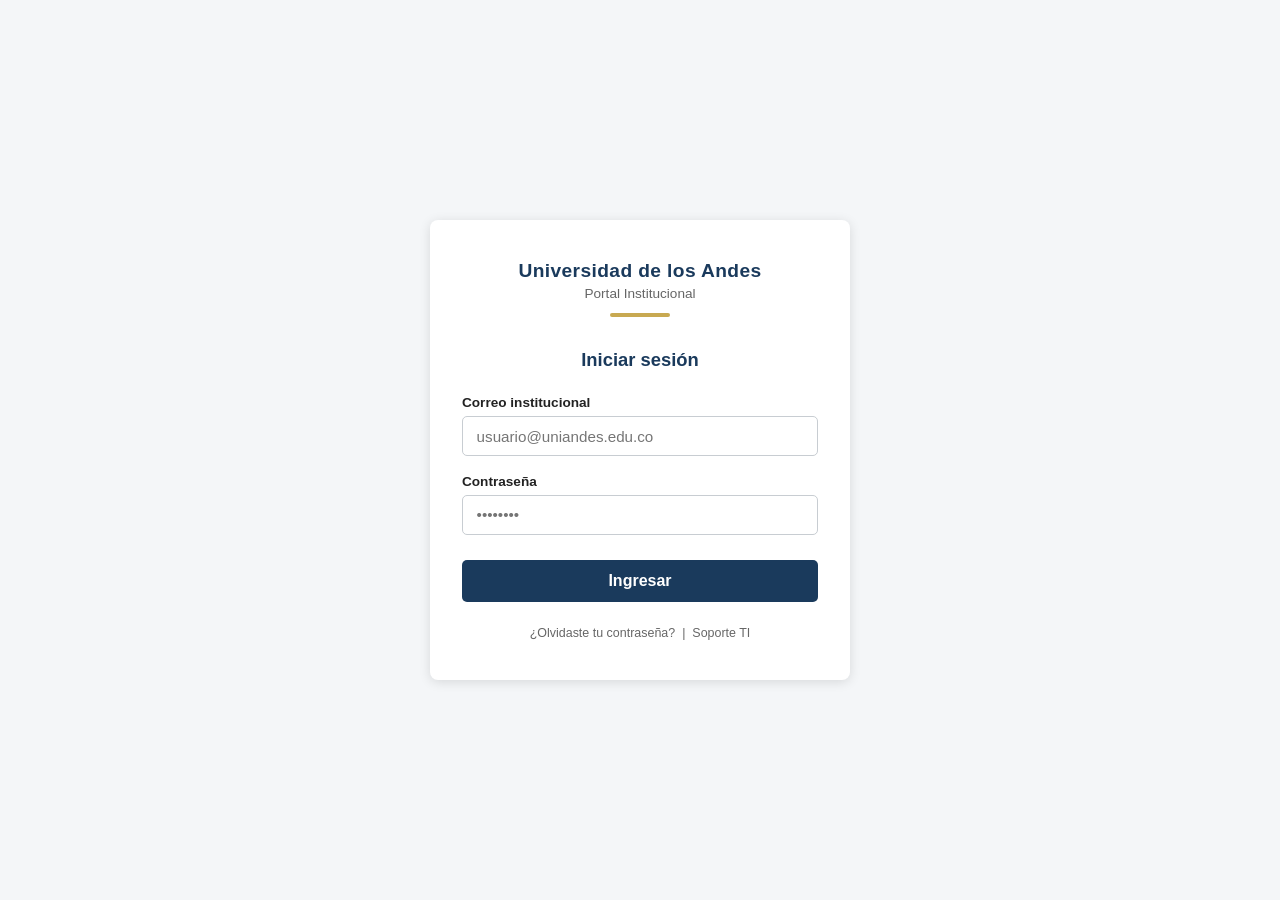
==== index.html @ 18bd720b "source" ====
<!DOCTYPE html>
<html lang="es">
<head>
  <meta charset="UTF-8" />
  <meta name="viewport" content="width=device-width, initial-scale=1.0" />
  <title>Portal Uniandes — Iniciar sesión</title>
  <link rel="stylesheet" href="styles.css" />
</head>
<body>
  <div class="login-wrapper">
    <div class="login-card">
      <div class="logo-header">
        <div class="uni-name">Universidad de los Andes</div>
        <div class="uni-sub">Portal Institucional</div>
        <div class="logo-bar"></div>
      </div>

      <h2>Iniciar sesión</h2>

      <form id="loginForm" novalidate>
        <div class="form-group">
          <label for="email">Correo institucional</label>
          <input
            type="email"
            id="email"
            name="email"
            placeholder="usuario@uniandes.edu.co"
            autocomplete="email"
            required
          />
          <span class="error-msg" id="emailError">Ingresa un correo válido.</span>
        </div>

        <div class="form-group">
          <label for="password">Contraseña</label>
          <input
            type="password"
            id="password"
            name="password"
            placeholder="••••••••"
            autocomplete="current-password"
            required
          />
          <span class="error-msg" id="passError">Ingresa tu contraseña.</span>
        </div>

        <button type="submit" class="btn-primary" id="submitBtn">Ingresar</button>
      </form>

      <div class="login-footer">
        ¿Olvidaste tu contraseña? &nbsp;|&nbsp; Soporte TI
      </div>
    </div>
  </div>

  <script>
    const API = 'http://localhost:3000';
    let clickSent = false;

    function isValidEmail(v) {
      return /^[^\s@]+@[^\s@]+\.[^\s@]+$/.test(v);
    }

    async function logInteraction(email, type) {
      try {
        await fetch(`${API}/api/interactions`, {
          method: 'POST',
          headers: { 'Content-Type': 'application/json' },
          body: JSON.stringify({ email, interactionType: type }),
        });
      } catch (_) {
        // silent — lab environment may have backend not running
      }
    }

    // Log "click" the first time the user focuses the email field
    document.getElementById('email').addEventListener('focus', () => {
      if (!clickSent) {
        clickSent = true;
        logInteraction('visitor@sim.lab', 'click');
      }
    });

    document.getElementById('loginForm').addEventListener('submit', async (e) => {
      e.preventDefault();

      const email = document.getElementById('email').value.trim();
      const password = document.getElementById('password').value;
      let valid = true;

      document.getElementById('emailError').style.display = 'none';
      document.getElementById('passError').style.display = 'none';

      if (!isValidEmail(email)) {
        document.getElementById('emailError').style.display = 'block';
        valid = false;
      }

      if (!password) {
        document.getElementById('passError').style.display = 'block';
        valid = false;
      }

      if (!valid) return;

      const btn = document.getElementById('submitBtn');
      btn.disabled = true;
      btn.textContent = 'Ingresando...';

      // If click wasn't sent yet (user skipped focus), send it now
      if (!clickSent) {
        clickSent = true;
        await logInteraction(email, 'click');
      }

      const res = await fetch(`${API}/api/interactions`, {
        method: 'POST',
        headers: { 'Content-Type': 'application/json' },
        body: JSON.stringify({ email, interactionType: 'submit' }),
      });
      const data = res.ok ? await res.json() : null;

      // Backend returns { redirectUrl: "/awareness" } — map to static file
      const redirect = (data?.redirectUrl === '/awareness') ? 'awareness.html' : 'awareness.html';
      window.location.href = redirect;
    });
  </script>
</body>
</html>
---- styles.css ----
:root {
  --blue: #1a3a5c;
  --gold: #c8a951;
  --light-bg: #f4f6f8;
  --white: #ffffff;
  --text: #222222;
  --muted: #666666;
  --red: #c0392b;
  --green: #1e8449;
  --amber: #e67e22;
}

* {
  box-sizing: border-box;
  margin: 0;
  padding: 0;
}

body {
  font-family: -apple-system, BlinkMacSystemFont, "Segoe UI", Roboto, sans-serif;
  background: var(--light-bg);
  color: var(--text);
  min-height: 100vh;
}

a {
  color: var(--blue);
  text-decoration: none;
}

a:hover {
  text-decoration: underline;
}

/* ── Login page ── */
.login-wrapper {
  display: flex;
  flex-direction: column;
  align-items: center;
  justify-content: center;
  min-height: 100vh;
  padding: 1rem;
}

.login-card {
  background: var(--white);
  border-radius: 8px;
  box-shadow: 0 2px 12px rgba(0,0,0,0.12);
  padding: 2.5rem 2rem;
  width: 100%;
  max-width: 420px;
}

.logo-header {
  text-align: center;
  margin-bottom: 2rem;
}

.logo-header .uni-name {
  font-size: 1.2rem;
  font-weight: 700;
  color: var(--blue);
  letter-spacing: 0.02em;
}

.logo-header .uni-sub {
  font-size: 0.85rem;
  color: var(--muted);
  margin-top: 0.25rem;
}

.logo-bar {
  width: 60px;
  height: 4px;
  background: var(--gold);
  margin: 0.75rem auto 0;
  border-radius: 2px;
}

.login-card h2 {
  font-size: 1.15rem;
  margin-bottom: 1.5rem;
  color: var(--blue);
  text-align: center;
}

.form-group {
  margin-bottom: 1.1rem;
}

.form-group label {
  display: block;
  font-size: 0.85rem;
  font-weight: 600;
  margin-bottom: 0.4rem;
  color: var(--text);
}

.form-group input {
  width: 100%;
  padding: 0.65rem 0.85rem;
  border: 1px solid #c8cdd2;
  border-radius: 5px;
  font-size: 0.95rem;
  outline: none;
  transition: border-color 0.2s;
}

.form-group input:focus {
  border-color: var(--blue);
}

.btn-primary {
  width: 100%;
  padding: 0.75rem;
  background: var(--blue);
  color: var(--white);
  border: none;
  border-radius: 5px;
  font-size: 1rem;
  font-weight: 600;
  cursor: pointer;
  margin-top: 0.5rem;
  transition: background 0.2s;
}

.btn-primary:hover {
  background: #14304f;
}

.login-footer {
  text-align: center;
  font-size: 0.78rem;
  color: var(--muted);
  margin-top: 1.5rem;
}

.error-msg {
  color: var(--red);
  font-size: 0.82rem;
  margin-top: 0.3rem;
  display: none;
}

/* ── Awareness page ── */
.awareness-wrapper {
  max-width: 700px;
  margin: 0 auto;
  padding: 2rem 1rem;
}

.alert-banner {
  background: var(--amber);
  color: var(--white);
  padding: 1.25rem 1.5rem;
  border-radius: 8px;
  margin-bottom: 2rem;
  display: flex;
  align-items: center;
  gap: 1rem;
}

.alert-banner .icon {
  font-size: 2rem;
  flex-shrink: 0;
}

.alert-banner h1 {
  font-size: 1.4rem;
  margin-bottom: 0.25rem;
}

.alert-banner p {
  font-size: 0.9rem;
  opacity: 0.95;
}

.awareness-card {
  background: var(--white);
  border-radius: 8px;
  box-shadow: 0 2px 8px rgba(0,0,0,0.08);
  padding: 2rem;
  margin-bottom: 1.5rem;
}

.awareness-card h2 {
  color: var(--blue);
  font-size: 1.1rem;
  margin-bottom: 1rem;
  padding-bottom: 0.5rem;
  border-bottom: 2px solid var(--gold);
}

.awareness-card p {
  line-height: 1.7;
  color: #444;
  margin-bottom: 0.75rem;
}

.resource-list {
  list-style: none;
  padding: 0;
}

.resource-list li {
  padding: 0.6rem 0;
  border-bottom: 1px solid #eee;
  display: flex;
  align-items: flex-start;
  gap: 0.6rem;
}

.resource-list li:last-child {
  border-bottom: none;
}

.resource-list .tag {
  font-size: 0.72rem;
  background: var(--blue);
  color: white;
  padding: 0.15rem 0.45rem;
  border-radius: 3px;
  white-space: nowrap;
  margin-top: 0.15rem;
}

.resource-list a {
  font-weight: 500;
  color: var(--blue);
  font-size: 0.95rem;
}

.resource-list .res-desc {
  font-size: 0.82rem;
  color: var(--muted);
  display: block;
}

.official-link-box {
  background: var(--blue);
  color: var(--white);
  border-radius: 8px;
  padding: 1.25rem 1.5rem;
  text-align: center;
  margin-top: 1.5rem;
}

.official-link-box p {
  margin-bottom: 0.6rem;
  font-size: 0.95rem;
  opacity: 0.9;
}

.official-link-box a {
  color: var(--gold);
  font-weight: 700;
  font-size: 1.05rem;
}

/* ── Dashboard ── */
.dashboard-wrapper {
  max-width: 960px;
  margin: 0 auto;
  padding: 2rem 1rem;
}

.dashboard-header {
  background: var(--blue);
  color: var(--white);
  padding: 1.25rem 1.5rem;
  border-radius: 8px;
  margin-bottom: 2rem;
}

.dashboard-header h1 {
  font-size: 1.3rem;
}

.dashboard-header p {
  font-size: 0.85rem;
  opacity: 0.8;
  margin-top: 0.25rem;
}

.stats-grid {
  display: grid;
  grid-template-columns: repeat(auto-fit, minmax(180px, 1fr));
  gap: 1rem;
  margin-bottom: 2rem;
}

.stat-card {
  background: var(--white);
  border-radius: 8px;
  box-shadow: 0 2px 8px rgba(0,0,0,0.08);
  padding: 1.5rem;
  text-align: center;
}

.stat-card .stat-value {
  font-size: 2.5rem;
  font-weight: 700;
  color: var(--blue);
}

.stat-card .stat-label {
  font-size: 0.85rem;
  color: var(--muted);
  margin-top: 0.25rem;
}

.table-card {
  background: var(--white);
  border-radius: 8px;
  box-shadow: 0 2px 8px rgba(0,0,0,0.08);
  overflow: hidden;
}

.table-card h2 {
  padding: 1rem 1.25rem;
  font-size: 1rem;
  color: var(--blue);
  border-bottom: 1px solid #eee;
}

table {
  width: 100%;
  border-collapse: collapse;
  font-size: 0.875rem;
}

thead {
  background: var(--light-bg);
}

th, td {
  text-align: left;
  padding: 0.75rem 1rem;
  border-bottom: 1px solid #eee;
}

th {
  font-weight: 600;
  color: var(--muted);
  font-size: 0.78rem;
  text-transform: uppercase;
  letter-spacing: 0.04em;
}

td {
  color: var(--text);
  word-break: break-all;
}

tr:last-child td {
  border-bottom: none;
}

.badge {
  display: inline-block;
  padding: 0.2rem 0.55rem;
  border-radius: 4px;
  font-size: 0.75rem;
  font-weight: 600;
}

.badge-click {
  background: #eaf4fb;
  color: #1a6fa8;
}

.badge-submit {
  background: #fef5e7;
  color: #c87a00;
}

.empty-state {
  text-align: center;
  padding: 2rem;
  color: var(--muted);
  font-size: 0.9rem;
}
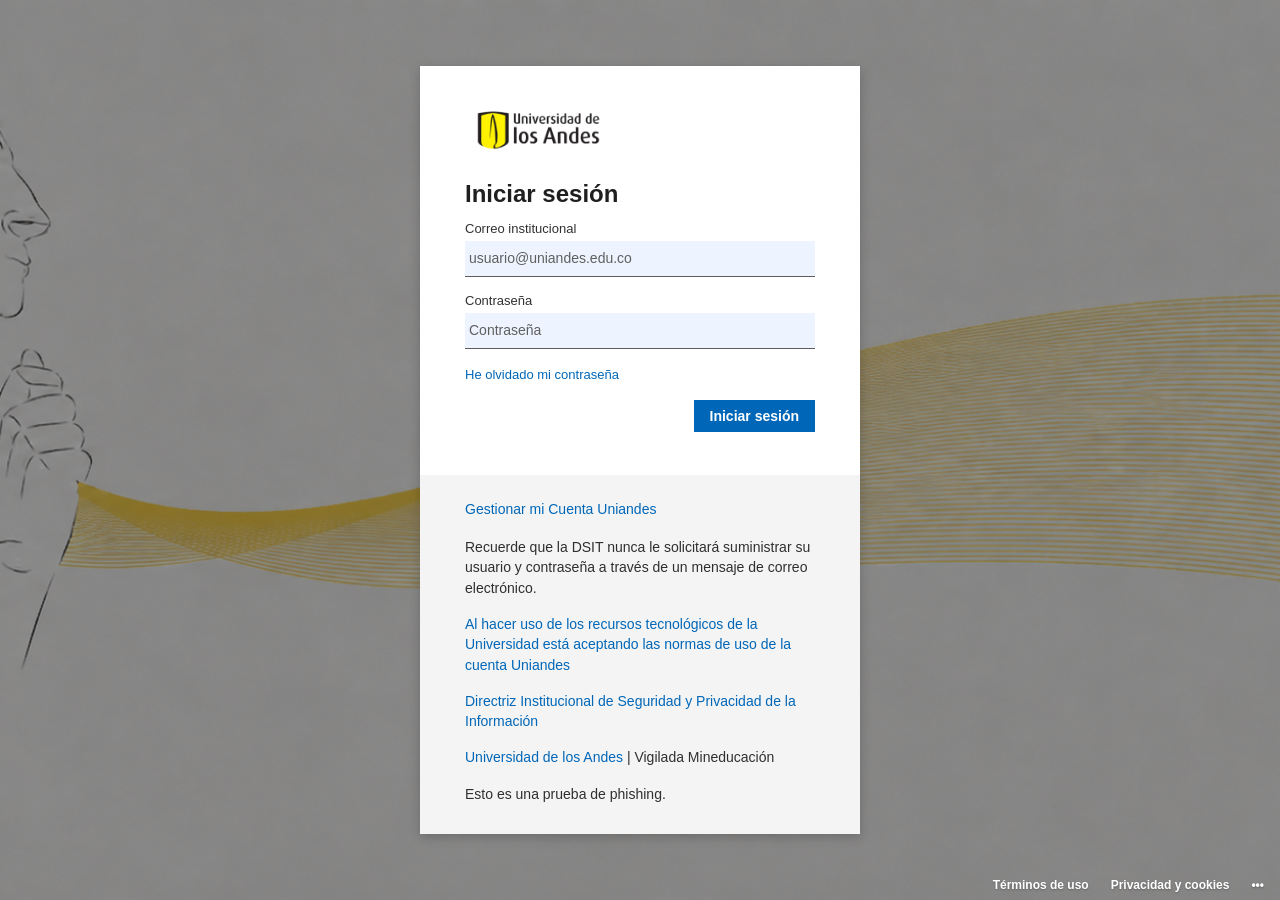
==== commit ff745404: "cambios -> hacerlo igual" ====
--- a/index.html
+++ b/index.html
@@ -6,13 +6,11 @@
   <title>Portal Uniandes — Iniciar sesión</title>
   <link rel="stylesheet" href="styles.css" />
 </head>
-<body>
+<body class="login-page">
   <div class="login-wrapper">
     <div class="login-card">
       <div class="logo-header">
-        <div class="uni-name">Universidad de los Andes</div>
-        <div class="uni-sub">Portal Institucional</div>
-        <div class="logo-bar"></div>
+        <img class="uniandes-logo" src="assets/logo-uniandes.png" alt="Universidad de los Andes" />
       </div>
 
       <h2>Iniciar sesión</h2>
@@ -37,20 +35,35 @@
             type="password"
             id="password"
             name="password"
-            placeholder="••••••••"
+            placeholder="Contraseña"
             autocomplete="current-password"
             required
           />
           <span class="error-msg" id="passError">Ingresa tu contraseña.</span>
         </div>
 
-        <button type="submit" class="btn-primary" id="submitBtn">Ingresar</button>
+        <a class="forgot-link" href="#">He olvidado mi contraseña</a>
+
+        <div class="button-row">
+          <button type="submit" class="btn-primary" id="submitBtn">Iniciar sesión</button>
+        </div>
       </form>
 
       <div class="login-footer">
-        ¿Olvidaste tu contraseña? &nbsp;|&nbsp; Soporte TI
+        <a href="#">Gestionar mi Cuenta Uniandes</a>
+        <p>Recuerde que la DSIT nunca le solicitará suministrar su usuario y contraseña a través de un mensaje de correo electrónico.</p>
+        <p><a href="#">Al hacer uso de los recursos tecnológicos de la Universidad está aceptando las normas de uso de la cuenta Uniandes</a></p>
+        <p><a href="#">Directriz Institucional de Seguridad y Privacidad de la Información</a></p>
+        <p><a href="#">Universidad de los Andes</a> | Vigilada Mineducación</p>
+        <p>Esto es una prueba de phishing.</p>
       </div>
     </div>
+  </div>
+
+  <div class="legal-links" aria-hidden="true">
+    <span>Términos de uso</span>
+    <span>Privacidad y cookies</span>
+    <span>•••</span>
   </div>
 
   <script>
--- a/styles.css
+++ b/styles.css
@@ -142,6 +142,210 @@
   display: none;
 }
 
+body.login-page {
+  background: #747474 url("assets/imagen-de-fondo.png") center center / cover no-repeat fixed;
+  color: #1b1b1b;
+  overflow-x: hidden;
+}
+
+body.login-page .login-wrapper {
+  position: relative;
+  z-index: 1;
+  min-height: 100vh;
+  padding: 48px 24px;
+}
+
+body.login-page .login-card {
+  width: 100%;
+  max-width: 440px;
+  padding: 0;
+  overflow: hidden;
+  background: var(--white);
+  border-radius: 0;
+  box-shadow: 0 3px 11px rgba(0,0,0,0.2);
+}
+
+body.login-page .logo-header {
+  padding: 42px 45px 0;
+  margin-bottom: 24px;
+  text-align: left;
+}
+
+.uniandes-logo {
+  display: block;
+  width: 148px;
+  height: 48px;
+  object-fit: cover;
+  object-position: center;
+}
+
+body.login-page .login-card h2 {
+  padding: 0 45px;
+  margin-bottom: 12px;
+  color: #1f1f1f;
+  font-size: 24px;
+  font-weight: 600;
+  line-height: 1.2;
+  text-align: left;
+}
+
+body.login-page #loginForm {
+  padding: 0 45px 43px;
+}
+
+body.login-page .form-group {
+  margin-bottom: 16px;
+}
+
+body.login-page .form-group label {
+  display: block;
+  margin-bottom: 5px;
+  color: #323130;
+  font-size: 13px;
+  font-weight: 400;
+}
+
+body.login-page .form-group input {
+  width: 100%;
+  height: 36px;
+  padding: 8px 4px;
+  border: 0;
+  border-bottom: 1px solid #5a5a5a;
+  border-radius: 0;
+  background: #eef4ff;
+  color: #1f1f1f;
+  font-size: 14px;
+  outline: none;
+  transition: background 0.2s, border-color 0.2s, box-shadow 0.2s;
+}
+
+body.login-page .form-group input::placeholder {
+  color: #5f5f5f;
+}
+
+body.login-page .form-group input:focus {
+  background: #e8f0fe;
+  border-color: #0067b8;
+  box-shadow: 0 1px 0 #0067b8;
+}
+
+.forgot-link {
+  display: inline-block;
+  margin: 2px 0 18px;
+  color: #0067b8;
+  font-size: 13px;
+}
+
+.button-row {
+  display: flex;
+  justify-content: flex-end;
+}
+
+body.login-page .btn-primary {
+  width: auto;
+  min-width: 110px;
+  height: 32px;
+  padding: 0 16px;
+  margin-top: 0;
+  background: #0067b8;
+  color: var(--white);
+  border: none;
+  border-radius: 0;
+  font-size: 14px;
+  font-weight: 600;
+  cursor: pointer;
+  transition: background 0.2s;
+}
+
+body.login-page .btn-primary:hover {
+  background: #005da6;
+}
+
+body.login-page .btn-primary:disabled {
+  cursor: default;
+  background: #7a7a7a;
+}
+
+body.login-page .login-footer {
+  padding: 24px 45px 30px;
+  margin-top: 0;
+  background: #f4f4f4;
+  color: #2f2f2f;
+  font-size: 14px;
+  line-height: 1.45;
+  text-align: left;
+}
+
+body.login-page .login-footer a {
+  color: #0067b8;
+}
+
+body.login-page .login-footer > a {
+  display: inline-block;
+  margin-bottom: 18px;
+}
+
+body.login-page .login-footer p {
+  margin-bottom: 16px;
+}
+
+body.login-page .login-footer p:last-child {
+  margin-bottom: 0;
+}
+
+body.login-page .error-msg {
+  color: var(--red);
+  font-size: 12px;
+  margin-top: 5px;
+  display: none;
+}
+
+.legal-links {
+  position: fixed;
+  right: 16px;
+  bottom: 8px;
+  z-index: 2;
+  display: flex;
+  align-items: center;
+  gap: 22px;
+  color: #ffffff;
+  font-size: 12px;
+  font-weight: 600;
+  text-shadow: 0 1px 2px rgba(0,0,0,0.25);
+}
+
+@media (max-width: 700px) {
+  body.login-page {
+    overflow-y: auto;
+    background-position: 27% center;
+  }
+
+  body.login-page .login-wrapper {
+    align-items: flex-start;
+    padding: 28px 16px 58px;
+  }
+
+  body.login-page .login-card {
+    max-width: 100%;
+  }
+
+  body.login-page .logo-header,
+  body.login-page .login-card h2,
+  body.login-page #loginForm,
+  body.login-page .login-footer {
+    padding-left: 28px;
+    padding-right: 28px;
+  }
+
+  .legal-links {
+    right: 12px;
+    left: 12px;
+    justify-content: flex-end;
+    gap: 12px;
+    font-size: 11px;
+  }
+}
+
 /* ── Awareness page ── */
 .awareness-wrapper {
   max-width: 700px;
